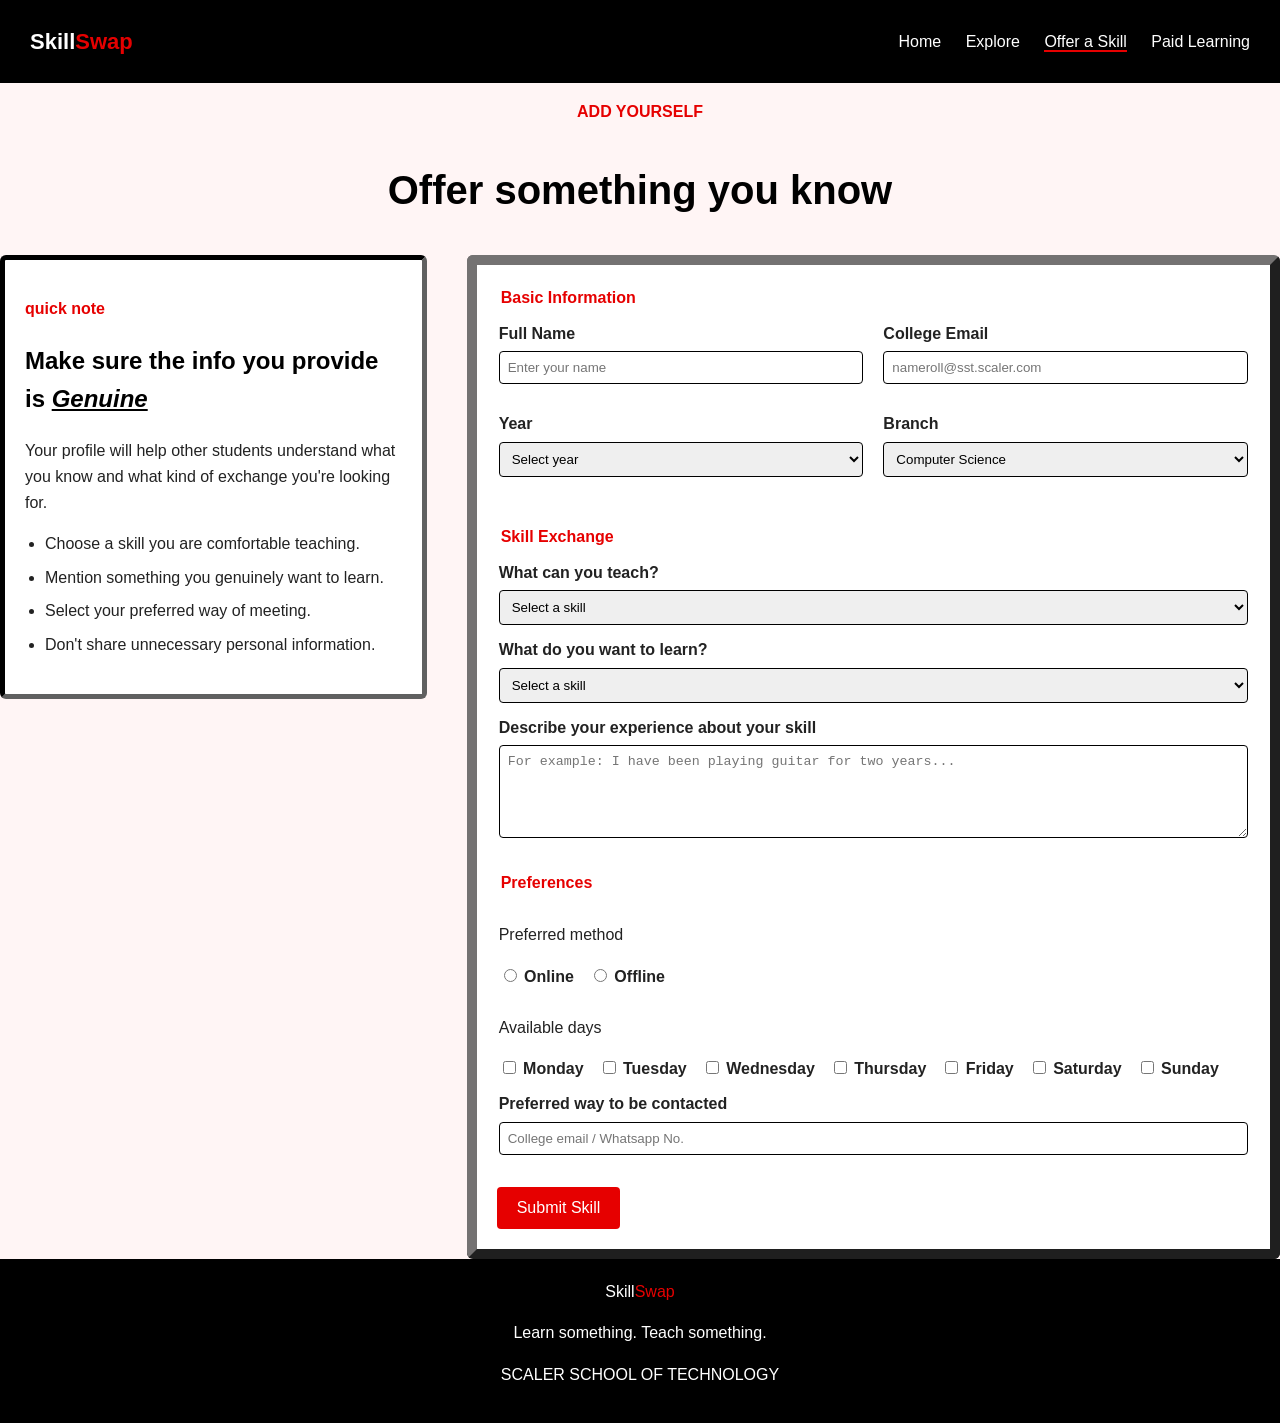
==== offer.html @ e2ca7125 "Add files via upload" ====
<!DOCTYPE html>
<html lang="en">
<head>
    <meta charset="UTF-8">
    <meta name="viewport" content="width=device-width, initial-scale=1.0">
    <title>Offer Your Skill | SkillSwap</title>
    <link rel="stylesheet" href="style.css">
</head>
<body>

    <header class="site-header">
        <div class="logo">Skill<span>Swap</span></div>
        <nav class="navigation">
            <a href="index.html">Home</a>
            <a href="explore.html">Explore</a>
            <a href="offer.html" class="active">Offer a Skill</a>
             <a href="sell.html">Paid Learning</a>
        </nav>
        
    </header>

    <main>
        <section class="page-heading">
            <p class="small-title">add yourself</p>
            <h1>Offer something you know</h1>
        </section>

        <section class="form-section">

            <div class="form-info">
                <p class="small-title">quick note</p>
                <h2>Make sure the info you provide is <u><em>Genuine</em></u></h2>
                <p>
                    Your profile will help other students understand what you know
                    and what kind of exchange you're looking for.
                </p>

                <ul class="form-tips">
                    <li>Choose a skill you are comfortable teaching.</li>
                    <li>Mention something you genuinely want to learn.</li>
                    <li>Select your preferred way of meeting.</li>
                    <li>Don't share unnecessary personal information.</li>
                </ul>
            </div>

            <form class="skill-form">

                <fieldset>
                    <legend>Basic Information</legend>

                    <div class="form-row">
                        <div class="form-group">
                            <label for="name">Full Name</label>
                            <input type="text" id="name" name="name" placeholder="Enter your name" required>
                        </div>
                        <div class="form-group">
                            <label for="email">College Email</label>
                            <input type="email" id="email" name="email" placeholder="nameroll@sst.scaler.com" required>
                        </div>
                    </div>

                    <div class="form-row">
                        <div class="form-group">
                            <label for="year">Year</label>
                            <select id="year" name="year">
                                <option value="">Select year</option>
                                <option>1st Year</option>
                                <option>2nd Year</option>
                                <option>3rd Year</option>
                                <option>4th Year</option>
                            </select>
                        </div>
                        <div class="form-group">
                            <label for="branch">Branch</label>
                            <select id="branch" name="Branch">
                                <option>Computer Science</option>
                                <option>CSE AiMl</option>
                                <option>CSE & Buiseness</option>
                            </select>
                        </div>
                    </div>
                </fieldset>

                <fieldset>
                    <legend>Skill Exchange</legend>

                    <div class="form-group">
                        <label for="teach">What can you teach?</label>
                        <select id="teach" name="teach">
                            <option value="">Select a skill</option>
                            <option>C / C++</option>
                            <option>Python</option>
                            <option>Web Development</option>
                            <option>Flute</option>
                            <option>Guitar</option>
                            <option>Photography</option>
                            <option>Graphic Design</option>
                            <option>Video Editing</option>
                            <option>Other</option>
                        </select>
                    </div>

                    <div class="form-group">
                        <label for="learn">What do you want to learn?</label>
                        <select id="learn" name="learn">
                            <option value="">Select a skill</option>
                            <option>C / C++</option>
                            <option>Python</option>
                            <option>Web Development</option>
                            <option>Flute</option>
                            <option>Guitar</option>
                            <option>Photography</option>
                            <option>Graphic Design</option>
                            <option>Video Editing</option>
                            <option>Other</option>
                        </select>
                    </div>

                    <div class="form-group">
                        <label for="description">Describe your experience about your skill</label>
                        <textarea id="description" name="description" rows="5"
                            placeholder="For example: I have been playing guitar for two years..."></textarea>
                    </div>
                </fieldset>

                <fieldset>
                    <legend>Preferences</legend>

                    <div class="form-group">
                        <p class="form-label">Preferred method</p>
                        <div class="radio-group">
                            <label><input type="radio" name="mode" value="online"> Online</label>
                            <label><input type="radio" name="mode" value="offline"> Offline</label>
                        </div>
                    </div>

                    <div class="form-group">
                        <p class="form-label">Available days</p>
                        <div class="checkbox-group">
                            <label><input type="checkbox" name="day" value="Monday"> Monday</label>
                            <label><input type="checkbox" name="day" value="Tuesday"> Tuesday</label>
                            <label><input type="checkbox" name="day" value="Wednesday"> Wednesday</label>
                            <label><input type="checkbox" name="day" value="Thursday"> Thursday</label>
                            <label><input type="checkbox" name="day" value="Friday"> Friday</label>
                            <label><input type="checkbox" name="day" value="Saturday"> Saturday</label>
                            <label><input type="checkbox" name="day" value="Sunday"> Sunday</label>
                        </div>
                    </div>

                    <div class="form-group">
                        <label for="contact">Preferred way to be contacted</label>
                        <input type="text" id="contact" name="contact" placeholder="College email / Whatsapp No.">
                    </div>
                </fieldset>

                <button type="submit" class="submit-button">Submit Skill</button>

            </form>
        </section>

    </main>

    <footer>
        <div class="footer-content">
            <div class="logo">Skill<span>Swap</span></div>
            <p>Learn something. Teach something.</p>
        </div>
        <p class="copyright">SCALER SCHOOL OF TECHNOLOGY</p>
    </footer>
<script src="script.js"></script>
</body>
</html>
---- style.css ----
body {
  margin: 0;
  font-family: Arial, sans-serif;
  background: #fff5f5;
  color: #222;
  line-height: 1.6;
}

marquee {
  font-size: 40px;
  border: 3px solid #747272;
  font-family: Impact, Haettenschweiler, 'Arial Narrow Bold', sans-serif;
  background:#e4dada;
}

.site-header {
  position: sticky;
  background: #000;
  color: #fff;
  padding: 24px 30px;
  display: flex;
  justify-content: space-between;
  align-items: center;
}

.site-header .logo {
  font-size: 22px;
  font-weight: bold;
}

.site-header .logo span {
  color: #e60000;
}

.navigation a {
  color: #fff;
  text-decoration: none;
  margin-left: 20px;
}

.navigation a:hover {
  color: #e60000;
}

.navigation a.active {
  border-bottom: 2px solid #e60000;
}

.hero {
  display: flex;
  justify-content: space-between;
  align-items: flex-start;
  padding: 40px 20px;
  background: #f2f2f2;
}

.hero-text {
  flex: 2;
  padding-right: 30px;
  margin: 0;
}

.hero h1 {
  font-size: 70px;
  margin: 5px 0 15px 0;
}

.hero span {
  color: #e60000;
}

.hero .intro {
  max-width: 600px;
  margin: 0 0 15px 0;
}

.hero-links {
  margin-top: 10px;
}

.button {
  display: inline-block;
  padding: 10px 18px;
  margin: 5px;
  background: #e60000;
  color: #fff;
  text-decoration: none;
  border-radius: 4px;
}

.button:hover {
  background: #990000;
}

.button.outline {
  background: transparent;
  border: 1px solid #e60000;
  color: #e60000;
}

.button.outline:hover {
  background: #e60000;
  color: #fff;
}

.exchange-box {
  flex: 1;
  background: #fff;
  border: 10px outset #747272;
  padding: 10px;
  max-width: 350px;
  border-radius: 20px;
  box-shadow: 0 2px 6px rgba(0,0,0,0.1);
  margin: 0;
}

.exchange-icon {
  font-size: 30px;
  margin-bottom: 10px;
  color: #000;
}

.exchange-person {
  display: flex;
  align-items: center;
  margin-top: 15px;
}

.exchange-person .avatar {
  background: #e60000;
  color: #fff;
  font-weight: bold;
  border-radius: 50%;
  width: 35px;
  height: 35px;
  display: flex;
  justify-content: center;
  align-items: center;
  margin-right: 10px;
}

.section {
  padding: 40px 20px;
}

.section-title {
  text-align: center;
  margin-bottom: 25px;
}

.skill-grid {
  display: grid;
  grid-template-columns: repeat(auto-fit, minmax(200px, 1fr));
  gap: 20px;
}

.skill-card {
  background: #fff;
  border: 5px inset #0c0c0c;
  padding: 15px;
  transition: transform 0.2s;
}

.skill-card:hover {
  transform: scale(1.03);
}

.skill-symbol {
  font-size: 26px;
  margin-bottom: 10px;
  color: #e60000;
}

.rules-section {
  padding: 30px;
  background: #f0f0f0;
}

.rules li {
  margin: 8px 0;
}

.home-cta {
  text-align: center;
  padding: 40px 20px;
  background: #fff;
}

.home-cta h2 {
  margin-bottom: 10px;
}

footer {
  background: #000;
  color: #fff;
  text-align: center;
  padding: 20px;
}

footer .logo span {
  color: #e60000;
}

/*  Offer*/

.page-heading {
  text-align: center;
  margin-bottom: 30px;
}

.page-heading h1 {
  font-size: 40px;
  color: #000;
}

.page-heading .small-title {
  color: #e60000;
  text-transform: uppercase;
  font-weight: bold;
}

.form-section {
  display: flex;
  gap: 40px;
  align-items: flex-start;
}

.form-info {
  flex: 1;
  background: #fff;
  border: 5px inset #0c0c0c;
  padding: 20px;
  border-radius: 6px;
}

.form-info h2 {
  color: #000;
}

.form-info .small-title {
  color: #e60000;
  font-weight: bold;
}

.form-tips {
  margin-top: 15px;
  padding-left: 20px;
}

.form-tips li {
  margin-bottom: 8px;
}

.skill-form {
  flex: 2;
  background: #fff;
  border: 10px outset #747272;
  padding: 20px;
  border-radius: 6px;
}

fieldset {
  border: none;
  margin-bottom: 20px;
  padding: 0;
}

legend {
  font-weight: bold;
  color: #e60000;
  margin-bottom: 10px;
}

.form-row {
  display: flex;
  gap: 20px;
  margin-bottom: 15px;
}

.form-group {
  flex: 1;
  display: flex;
  flex-direction: column;
}

label {
  margin-bottom: 5px;
  font-weight: bold;
}

input, select, textarea {
  padding: 8px;
  border: 1px solid #000;
  border-radius: 4px;
  margin-bottom: 12px;
}

input:focus, select:focus, textarea:focus {
  border-color: #000;
  outline: none;
  background: #fff;
}

.radio-group, .checkbox-group {
  display: flex;
  flex-wrap: wrap;
  gap: 15px;
}

.submit-button {
  background: #e60000;
  color: #fff;
  padding: 12px 20px;
  border: none;
  border-radius: 4px;
  font-size: 16px;
  cursor: pointer;
}

.submit-button:hover {
  background: #990000;
}

/* explore */

.category-list {
  display: flex;
  flex-wrap: wrap;
  justify-content: center;
  gap: 15px;
  margin-top: 20px;
}

.category-list a {
  background: #e60000;
  color: #fff;
  padding: 8px 15px;
  border-radius: 4px;
  text-decoration: none;
}

.category-list a:hover {
  background: #990000;
}

.light-section {
  background: #f9f9f9;
  border-radius: 6px;
  padding: 30px 20px;
}

.student-grid {
  display: grid;
  grid-template-columns: repeat(auto-fit, minmax(250px, 1fr));
  gap: 20px;
}

.student-card {
  background: #fff;
  border: 5px inset #0c0c0c;
  padding: 15px;
  border-radius: 40px;
  transition: transform 0.2s;
}

.student-card:hover {
  transform: scale(1.03);
}

.student-header {
  display: flex;
  align-items: center;
  margin-bottom: 15px;
}

.large-avatar {
  width: 50px;
  height: 50px;
  border-radius: 50%;
  background: #e60000;
  color: #fff;
  font-weight: bold;
  font-size: 22px;
  display: flex;
  justify-content: center;
  align-items: center;
  margin-right: 15px;
}

.large-avatar.purple { background: purple; }
.large-avatar.orange { background: orange; }
.large-avatar.green { background: green; }

.student-skills {
  display: flex;
  justify-content: space-between;
  margin-bottom: 10px;
}

.student-skills span {
  font-size: 12px;
  color: #555;
}

.profile-link {
  color: #e60000;
  text-decoration: none;
  font-weight: bold;
}

.profile-link:hover {
  text-decoration: underline;
}

.table-container {
  overflow-x: auto;
  margin-top: 20px;
}

table {
  width: 100%;
  border-collapse: collapse;
}

thead {
  background: #000;
  color: #fff;
}

th, td {
  border: 1px solid #000;
  padding: 10px;
  text-align: center;
}
@media (max-width: 850px) {
  .hero-content,
  .rules-layout,
      .form-layout {
        grid-template-columns: 1fr;
    }

    .skill-grid {
        grid-template-columns: repeat(2, 1fr);
    }

    .student-grid {
        grid-template-columns: repeat(2, 1fr);
    }

    .hero {
        padding: 60px 0;
    }

    .hero h1 {
        font-size: 4rem;
    }
}


@media (max-width: 600px) {

  .navigation {
        flex-direction: column;
        padding: 18px 0;
    }

    nav {
        width: 100%;
        justify-content: center;
        gap: 18px;
    }

    .hero h1 {
        font-size: 3rem;
        letter-spacing: -1.5px;
    }

    .skill-grid,
    .student-grid {
        grid-template-columns: 1fr;
    }

    .idea-card {
        box-shadow: 6px 6px 0 #aeb2ba;
    }
.section-heading h2,
.rules h2,
.cta h2,
.form-intro h2 {
        font-size: 2rem;
    }
.skill-form {
        padding: 22px;
    }
.footer-content {
        flex-direction: column;
        align-items: flex-start;
    }
}

.paid-learning {
  padding: 40px 20px;
}

.paid-learning > h1 {
  text-align: center;
  font-size: 40px;
  margin-bottom: 10px;
}

.paid-learning > p {
  text-align: center;
  max-width: 700px;
  margin: 0 auto 35px;
}
.paid-learning > h2 {
  color: #000;
  margin-top: 35px;
  margin-bottom: 10px;
}

.paid-learning > h2 + p {
  text-align: left;
  margin: 0 0 20px;
}
.paid-learning form {
  background: #fff;
  border: 5px inset #0c0c0c;
  padding: 20px;
  margin-bottom: 30px;
  max-width: 700px;
}

.paid-learning form label {
  display: block;
  margin-bottom: 5px;
  font-weight: bold;
}

.paid-learning form input,
.paid-learning form select,
.paid-learning form textarea {
  width: 100%;
  box-sizing: border-box;
  padding: 10px;
  border: 1px solid #000;
  border-radius: 4px;
  margin-bottom: 15px;
  font-family: Arial, sans-serif;
}

.paid-learning form input:focus,
.paid-learning form select:focus,
.paid-learning form textarea:focus {
  border-color: #e60000;
  outline: none;
}
.paid-learning form button {
  background: #e60000;
  color: #fff;
  border: none;
  padding: 10px 18px;
  border-radius: 4px;
  cursor: pointer;
  font-size: 15px;
}
.paid-learning  form button:hover {
  background: #990000;
}
@media (max-width: 600px) {

  .paid-learning {
    padding: 25px 15px;
  }

  .paid-learning > h1 {
    font-size: 32px;
  }

  .paid-learning form {
    padding: 15px;
  }

  .paid-learning > article {
    padding: 15px;
  }

  .paid-learning > article strong {
    display: block;
    margin-bottom: 12px;
  }

}
#paidTeacherCards {
    display: grid;
    grid-template-columns: repeat(auto-fit, minmax(280px, 350px));
    gap: 20px;
    margin-top: 25px;
}


/* Individual card */

.paid-teacher-card {
    background: #fff;
    border: 5px inset #0c0c0c;
    padding: 20px;
    border-radius: 20px;
    box-sizing: border-box;
    transition: transform 0.2s;
}

.paid-teacher-card:hover {
    transform: scale(1.03);
}


/* Teacher name */

.paid-teacher-card h3 {
    font-size: 24px;
    margin: 0 0 20px 0;
}


/* Card information */

.paid-teacher-card p {
    margin: 10px 0;
    line-height: 1.5;
}

.paid-teacher-card strong {
    color: #000;
}


/* Fee */

.paid-teacher-card p:nth-of-type(2) {
    color: #e60000;
    font-weight: bold;
}

.paid-learning hr {
    border: none;
    border-top: 2px solid #ddd;
    margin: 35px 0;
}


/* =========================
   MOBILE
   ========================= */

@media (max-width: 600px) {

    .paid-learning {
        padding: 25px 15px;
    }

    .paid-learning h1 {
        font-size: 32px;
    }

    .paid-learning form {
        padding: 18px;
        border-width: 5px;
    }

    #paidTeacherCards {
        grid-template-columns: 1fr;
    }

}
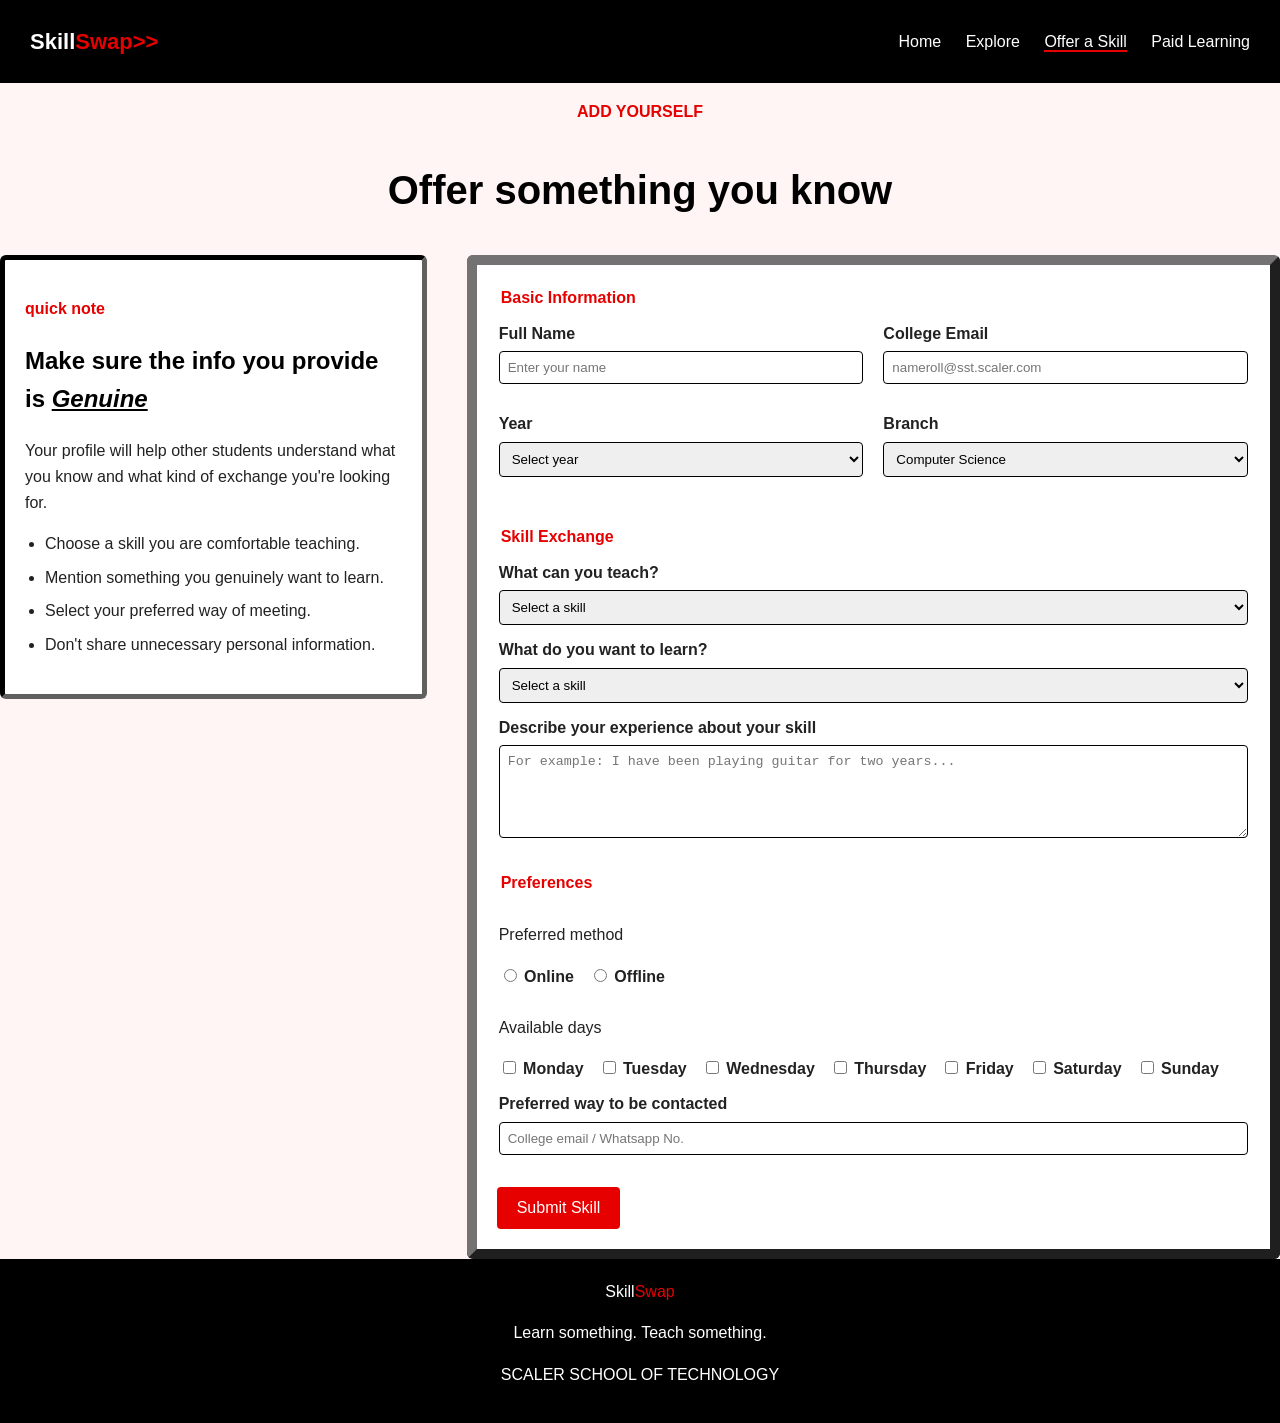
==== commit ded6e1a5: "Fix HTML encoding issues in offer.html" ====
--- a/offer.html
+++ b/offer.html
@@ -9,7 +9,7 @@
 <body>
 
     <header class="site-header">
-        <div class="logo">Skill<span>Swap</span></div>
+        <div class="logo">Skill<span>Swap>></span></div>
         <nav class="navigation">
             <a href="index.html">Home</a>
             <a href="explore.html">Explore</a>
@@ -169,4 +169,4 @@
     </footer>
 <script src="script.js"></script>
 </body>
-</html>+</html>
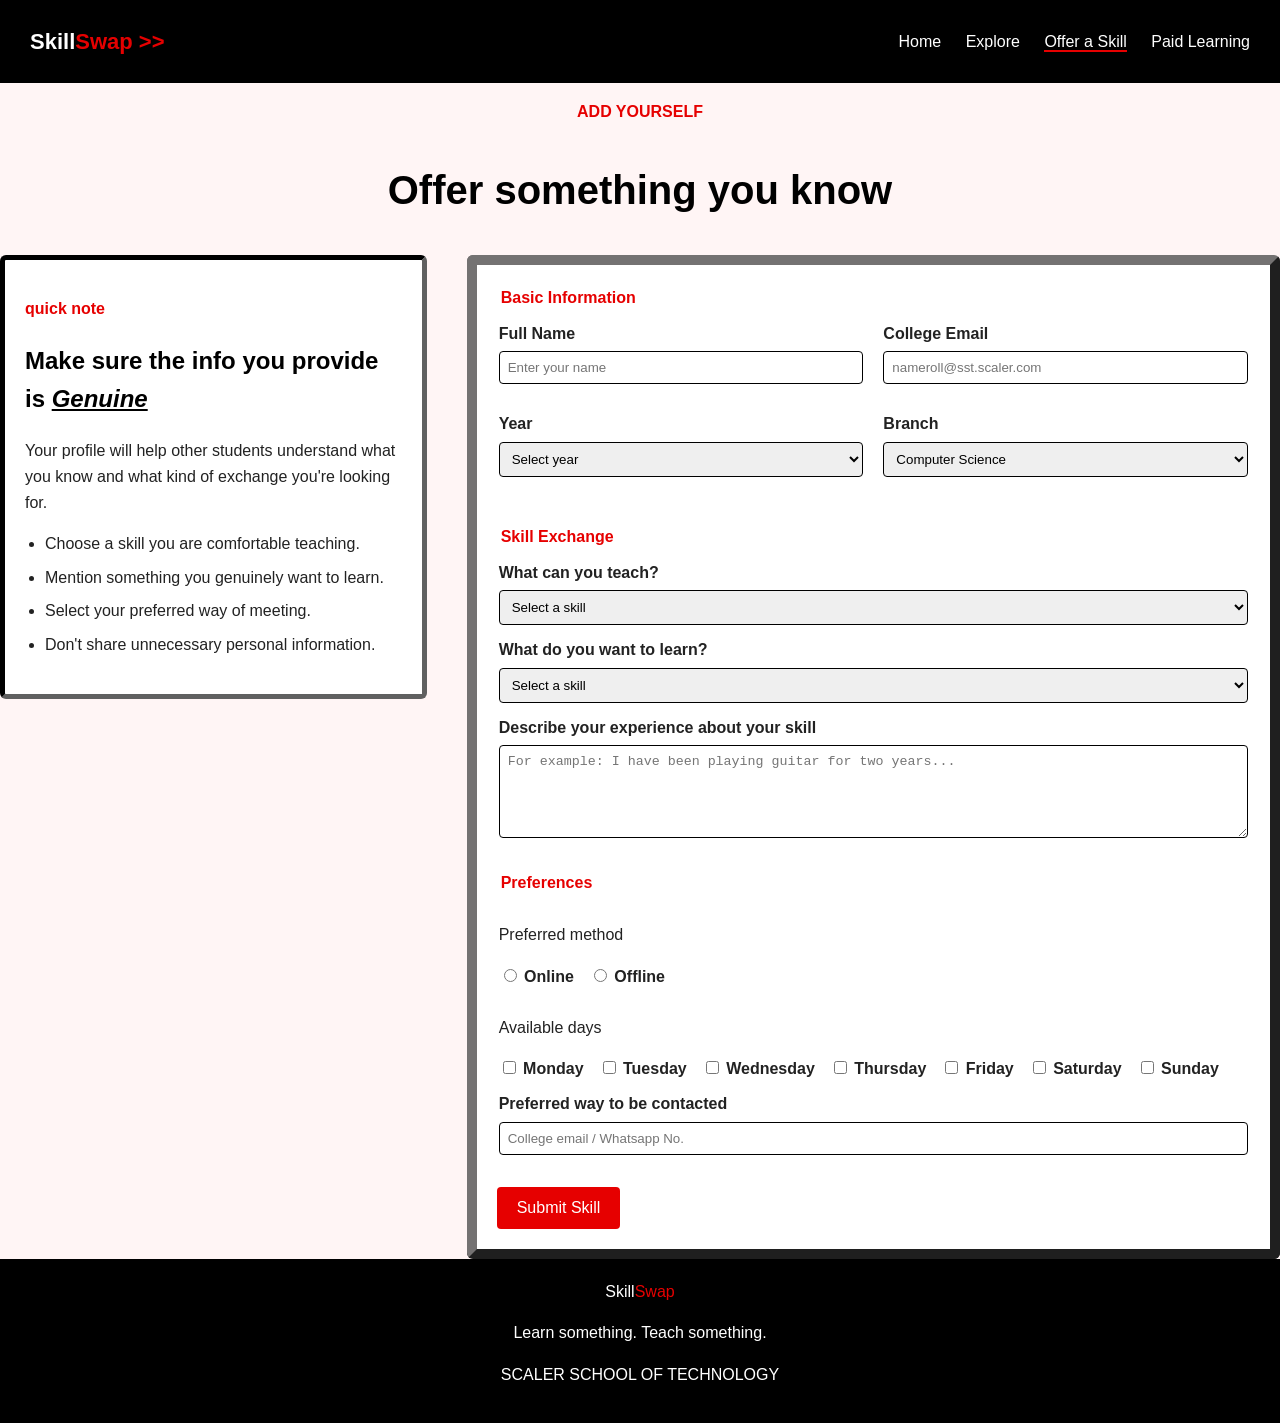
==== commit ac6efd77: "Fix HTML formatting issues in offer.html" ====
--- a/offer.html
+++ b/offer.html
@@ -9,7 +9,7 @@
 <body>
 
     <header class="site-header">
-        <div class="logo">Skill<span>Swap>></span></div>
+        <div class="logo">Skill<span>Swap >> </span></div>
         <nav class="navigation">
             <a href="index.html">Home</a>
             <a href="explore.html">Explore</a>
